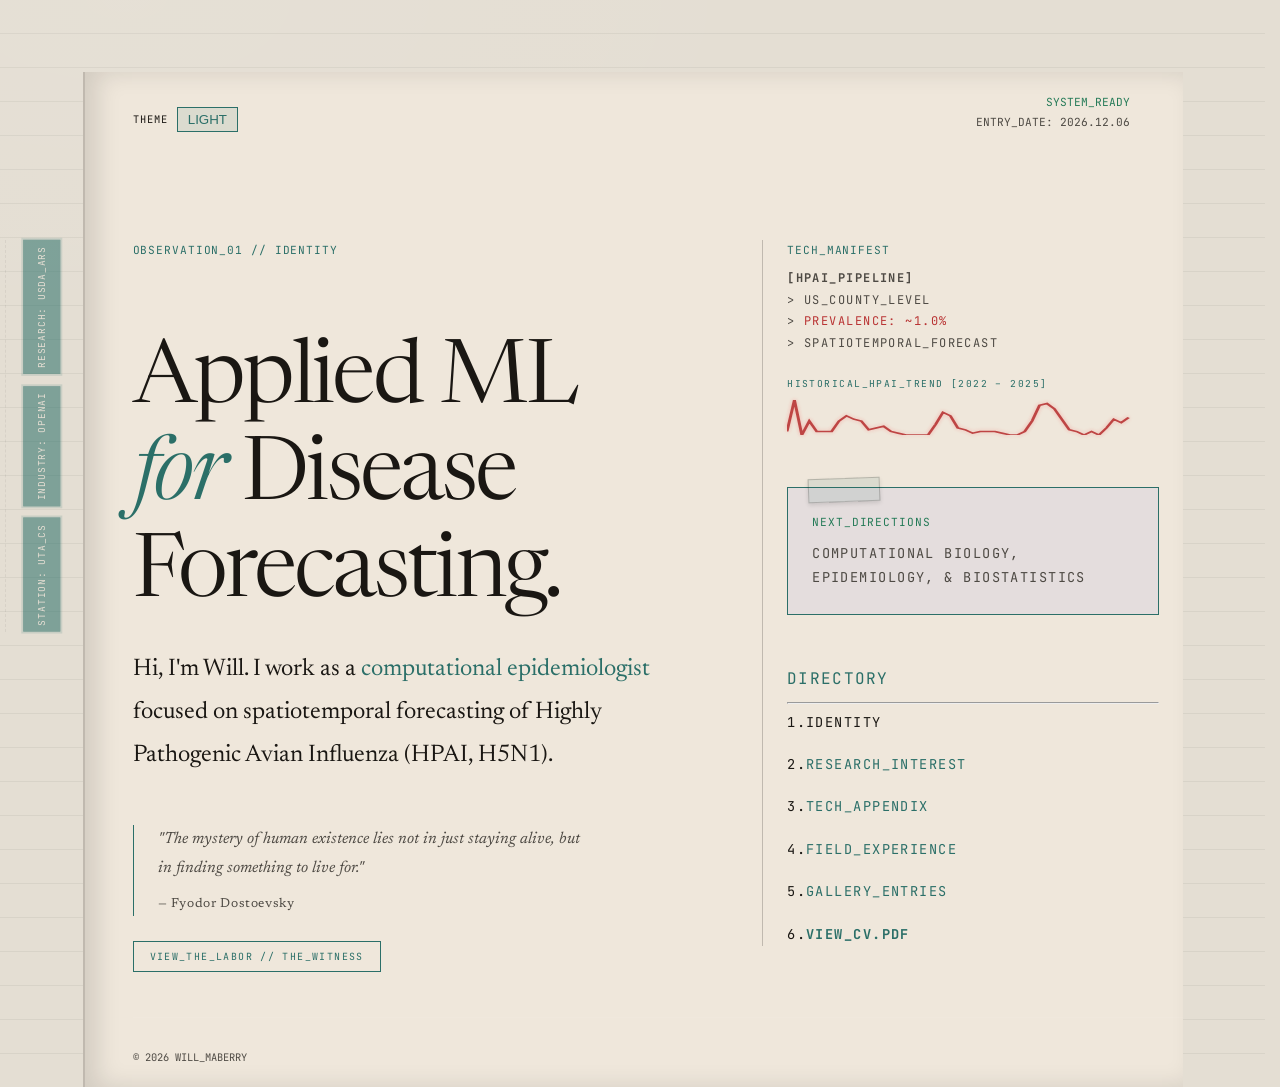
==== index.html @ 6507dae0 "added humanitarian aspect" ====
<!DOCTYPE html>
<html lang="en">
<head>
  <meta charset="UTF-8">
  <title>WILL_MABERRY // 001</title>
  <link rel="stylesheet" href="style.css">
  <link href="https://fonts.googleapis.com/css2?family=Newsreader:ital,opsz,wght@0,6..72,200..800;1,6..72,200..800&family=JetBrains+Mono:wght@300;500&display=swap" rel="stylesheet">
  <link rel="stylesheet" href="https://cdnjs.cloudflare.com/ajax/libs/font-awesome/6.0.0/css/all.min.css">
  <link rel="icon" type="image/svg+xml" href="data:image/svg+xml,<svg xmlns='http://www.w3.org/2000/svg' viewBox='0 0 512 512'><path fill='%2379c0ff' d='M483.5 227.6c4.5 4.5 4.5 11.8 0 16.3-2.1 2.1-4.9 3.3-7.8 3.3h-31.5c-4.6 30.6-18.6 58.5-39.4 81.4l22.3 22.3c6.4 6.4 6.4 16.7 0 23.1-3.2 3.2-7.4 4.8-11.5 4.8s-8.4-1.6-11.5-4.8l-22.3-22.3c-22.9 20.8-50.8 34.8-81.4 39.4v31.5c0 9-7.3 16.3-16.3 16.3-4.3 0-8.5-1.7-11.5-4.8s-4.8-7.2-4.8-11.5v-31.5c-30.6-4.6-58.5-18.6-81.4-39.4l-22.3 22.3c-6.4 6.4-16.7 6.4-23.1 0-6.4-6.4-6.4-16.7 0-23.1l22.3-22.3c-20.8-22.9-34.8-50.8-39.4-81.4H39.3c-9 0-16.3-7.3-16.3-16.3 0-4.3 1.7-8.5 4.8-11.5s7.2-4.8 11.5-4.8h31.5c4.6-30.6 18.6-58.5 39.4-81.4L87.9 111.4c-6.4-6.4-6.4-16.7 0-23.1 6.4-6.4 16.7-6.4 23.1 0l22.3 22.3c22.9-20.8 50.8-34.8 81.4-39.4V40c0-9 7.3-16.3 16.3-16.3 9 0 16.3 7.3 16.3 16.3v31.5c30.6 4.6 58.5 18.6 81.4 39.4l22.3-22.3c6.4-6.4 16.7-6.4 23.1 0 6.4 6.4 6.4 16.7 0 23.1l-22.3 22.3c20.8 22.9 34.8 50.8 39.4 81.4h31.5c9 0 16.3 7.3 16.3 16.3 0 4.3-1.7 8.5-4.8 11.5z'/></svg>">
  <meta name="viewport" content="width=device-width, initial-scale=1.0">
</head>
<body class="home-page">

<div class="witness-reveal" aria-hidden="true">
  <iframe class="witness-frame" src="index-witness.html" title="witness mode"></iframe>
</div>

<div class="curtain-layer">
<div class="container">
  <header style="display: flex; justify-content: space-between; align-items: flex-end; margin-bottom: 12vh; font-family: var(--font-mono); font-size: 0.7rem; margin-right: 5%;">
    <div class="theme-toggle">
      <span>THEME</span>
      <button id="theme-toggle" type="button">DARK</button>
    </div>
    <div style="text-align: right;">
      <span id="sys-status" style="color: var(--risk-green);">SYSTEM_READY</span> <br>
      <span style="color: var(--ink-dim);">ENTRY_DATE: <span id="current-date">0000.00.00</span></span>
    </div>
  </header>

  <main>
    
    <article style="position: relative;">
      <div class="stamp-container">
        <div class="stamp">RESEARCH: USDA_ARS</div>
        <div class="stamp">INDUSTRY: OPENAI</div>
        <div class="stamp">STATION: UTA_CS</div>
      </div>

      <span class="observation-label">OBSERVATION_01 // IDENTITY</span>
      <h1>Applied ML <br><i><span style="color: var(--accent);">for</span></i> Disease<br>Forecasting.</h1>
      
      <p style="font-size: 1.5rem; max-width: 550px; margin-bottom: 3rem;">
        Hi, I'm Will. I work as a <span style="color: var(--accent);">computational epidemiologist</span>
        focused on spatiotemporal forecasting of Highly Pathogenic Avian Influenza (HPAI, H5N1).
      </p>

      <div style="color: var(--ink-dim); border-left: 1px solid var(--accent); padding-left: 24px; max-width: 450px;">
        <i>"The mystery of human existence lies not in just staying alive, but in finding something to live for."</i> 
        <br><span style="font-size: 0.8rem; letter-spacing: 0.05em; margin-top: 10px; display: block;">— Fyodor Dostoevsky</span>
      </div>
      <button id="witness-reveal-btn" class="btn witness-trigger" type="button">
        VIEW_THE_LABOR // THE_WITNESS
      </button>
    </article>

    <aside class="marginalia">
      <div style="margin-bottom: 45px;">
        <span class="observation-label">TECH_MANIFEST</span>
        <strong>[HPAI_PIPELINE]</strong> <br>> US_COUNTY_LEVEL <br>>
        <span style="color:var(--risk-red);">PREVALENCE: ~1.0%</span>
        <br>> SPATIOTEMPORAL_FORECAST
        <div style="margin-top: 20px;">
          <span class="label" style="font-size: 0.6rem;">HISTORICAL_HPAI_TREND [2022 – 2025]</span>
          <svg viewBox="0 0 100 20" preserveAspectRatio="none" style="width: 100%; height: 35px; opacity: 0.9; filter: drop-shadow(0 0 2px rgba(247, 43, 43, 0.336));">
            <path d="M0,18 L2,0 L4,20 L6,12 L8,18 L10,18 L12,18 L14,12 L16,9 L18,11 L20,12 L22,17 L24,16 L26,15 L28,18 L30,19 L32,20 L34,20 L36,20 L38,20 L40,14 L42,7 L44,9 L46,16 L48,17 L50,19 L52,18 L54,18 L56,18 L58,19 L60,20 L62,20 L64,18 L66,12 L68,3 L70,2 L72,5 L74,11 L76,17 L78,18 L80,20 L82,18 L84,20 L86,16 L88,11 L90,13 L92,10" fill="none" stroke="var(--risk-red)" stroke-width="0.8" />
          </svg>
        </div>
      </div>

      <div class="taped-data" style="background: rgba(99, 102, 241, 0.08); border: 1px solid var(--accent); margin-bottom: 50px; padding: 1.5rem;">
        <span class="observation-label" style="color: var(--risk-green);">NEXT_DIRECTIONS</span>
        <span style="font-size: 0.85rem; color: var(--ink-dim);">
          Computational Biology, <br>
          Epidemiology, & Biostatistics
        </span>
      </div>

      <span class="observation-label" style="font-size: 1.0rem;">DIRECTORY</span>
      <hr class="sep-line">
      <nav style="display: grid; gap: 18px;">
        <a href="index.html">1. <span style="color: var(--ink)">IDENTITY</span></a>
        <a href="research.html">2. <span style="color: var(--accent);">RESEARCH_INTEREST</span></a>
        <a href="projects.html">3. <span style="color: var(--accent);">TECH_APPENDIX</span></a>
        <a href="experience.html">4. <span style="color: var(--accent);">FIELD_EXPERIENCE</span></a>
        <a href="gallery.html">5. <span style="color: var(--accent);">GALLERY_ENTRIES</span></a>
        <a href="files/Will_Maberry_Resume.pdf">6.
          <span style="font-weight: 700; color: var(--accent);">
            VIEW_CV.PDF
          </span>
        </a>
      </nav>
      
    </aside>
  </main>

  <footer style="margin-top: 5vh; padding-top: 30px; border-top: 1px solid rgba(255,255,255,0.05); font-family: var(--font-mono); font-size: 0.65rem; color: var(--ink-dim); display: flex; justify-content: space-between;">
    <div>© 2026 WILL_MABERRY</div>
  </footer>
</div>
</div>

<script src="app.js"></script>

</body>
</html>
---- style.css ----
/* ===== Base Reset ===== */
* { box-sizing: border-box; }
html, body { width: 100%; margin: 0; padding: 0; overflow-x: hidden; }
html { scrollbar-gutter: stable; }

:root {
  --font-serif: 'Newsreader', 'Crimson Pro', serif;
  --font-mono: 'JetBrains Mono', 'Fira Code', monospace;

  /* Light theme (Field Journal) */
  --bg: #e4ded3;
  --paper: #efe7db;
  --ink: #1a1713;
  --ink-dim: #4e4a44;
  --accent: #2b6f68;
  --risk-red: #b93434;
  --risk-green: #247a57;
  --shadow: rgba(0, 0, 0, 0.12);
  --grid: rgba(0, 0, 0, 0.05);
  --line: rgba(26, 23, 19, 0.22);
  --tape: rgba(43, 111, 104, 0.10);
  --tape-border: rgba(26, 23, 19, 0.20);
}

@media (prefers-color-scheme: dark) {
  :root {
    --bg: #0b0f12;
    --paper: #0f1417;
    --ink: #f5f2eb;
    --ink-dim: #b9b2a9;
    --accent: #6bc2b6;
    --risk-red: #ff6b6b;
    --risk-green: #7ee08a;
    --shadow: rgba(0, 0, 0, 0.4);
    --grid: rgba(255, 255, 255, 0.04);
    --line: rgba(245, 242, 235, 0.18);
    --tape: rgba(107, 194, 182, 0.10);
    --tape-border: rgba(245, 242, 235, 0.20);
  }
}

/* Manual overrides via data-theme */
html[data-theme="light"] {
  --bg: #e4ded3;
  --paper: #efe7db;
  --ink: #1a1713;
  --ink-dim: #4e4a44;
  --accent: #2b6f68;
  --risk-red: #b93434;
  --risk-green: #247a57;
  --shadow: rgba(0, 0, 0, 0.12);
  --grid: rgba(0, 0, 0, 0.05);
  --line: rgba(26, 23, 19, 0.22);
  --tape: rgba(43, 111, 104, 0.10);
  --tape-border: rgba(26, 23, 19, 0.20);
}

html[data-theme="dark"] {
  --bg: #0b0f12;
  --paper: #0f1417;
  --ink: #f5f2eb;
  --ink-dim: #b9b2a9;
  --accent: #6bc2b6;
  --risk-red: #ff6b6b;
  --risk-green: #7ee08a;
  --shadow: rgba(0, 0, 0, 0.4);
  --grid: rgba(255, 255, 255, 0.04);
  --line: rgba(245, 242, 235, 0.18);
  --tape: rgba(107, 194, 182, 0.10);
  --tape-border: rgba(245, 242, 235, 0.20);
}

/* ===== 1. SYSTEM BASE RESET ===== */
body {
  background:
    radial-gradient(1200px 600px at 10% 0%, rgba(255,255,255,0.06), transparent 60%),
    linear-gradient(0deg, var(--grid) 1px, transparent 1px),
    var(--bg);
  background-size: auto, 100% 34px, auto;
  color: var(--ink);
  font-family: var(--font-serif);
  line-height: 1.8;
  padding: 0; /* Changed from 8vh to 0 to prevent top-gap artifacts */
  margin: 0;
  overflow-x: hidden;
  position: relative;
  perspective: 1400px;
}

/* ===== 2. THE DUAL-MODE STACK ===== */

/* The Core (witness) View - Hidden behind the curtain */
.witness-reveal {
  position: fixed;
  inset: 0;
  z-index: 1;
  opacity: 0;
  visibility: hidden;
  pointer-events: none;
  transition: opacity 0.5s ease;
  background: #060708; /* War Room Floor */
}

.witness-frame {
  width: 100%;
  height: 100%;
  border: 0;
  display: block;
}

/* The System (Corporate) Layer - The sliding curtain */
.curtain-layer {
  position: relative;
  z-index: 2; /* Sits on top of the witness view */
  background-color:
  radial-gradient(1200px 600px at 10% 0%, rgba(255,255,255,0.06), transparent 60%),
  linear-gradient(0deg, var(--grid) 1px, transparent 1px),
  var(--bg); /* Opaque background prevents frame leaking through */
  min-height: 100vh; /* Ensures the curtain is at least as tall as the screen */
  width: 100%;
  transform: translate3d(0, 0, 0);
  transform-origin: top center;
  /* transition matches the 1250ms logic in app.js */
  transition: transform 1.25s cubic-bezier(0.16, 1, 0.3, 1), filter 1.25s ease;
  will-change: transform, filter;
  padding-top: 8vh; /* Moved padding here from body to keep layout consistent */
}

/* ===== 3. TRIGGERED STATES (Managed by app.js) ===== */

.home-page.is-revealing .witness-reveal,
.home-page.is-witness .witness-reveal {
  opacity: 1;
  visibility: visible;
}

.home-page.is-revealing .curtain-layer,
.home-page.is-witness .curtain-layer {
  transform: translate3d(0, 110vh, 0); /* Pushed further to 110% */
  filter: brightness(0.82);
  pointer-events: none;
  visibility: hidden; /* This makes it "invisible" to the browser */
}

/* Full visibility only when the mode is active */
.home-page.is-witness .witness-reveal {
  opacity: 1;
  visibility: visible;
  pointer-events: auto;
}

.home-page.is-revealing,
.home-page.is-witness {
  overflow: hidden; /* Lock scroll during witness mode */
}

/* ===== 4. CONTENT CONTAINER ===== */
.container {
  width: min(92%, 1100px);
  margin: 0 auto;
  position: relative;
  padding-left: 48px;
  border-left: 2px solid var(--line);
  box-shadow: inset 12px 0 24px var(--shadow);
  background: var(--paper); /* Ensures journal appearance is opaque */
  transform-origin: left center;
  backface-visibility: hidden;
  padding-bottom: 20px;
  min-height: 90vh; /* Adds enough height to prevent bottom-bar artifacts */
}

/* ===== Journal Stamps ===== */
.stamp-container {
  display: flex;
  flex-direction: column;
  gap: 12px;
  position: absolute;
  left: -110px;
  top: 0;
  opacity: 0.55;
  pointer-events: none;
}

.stamp {
  font-family: var(--font-mono);
  font-size: 0.6rem;
  color: var(--bg);
  border: 2px solid var(--accent);
  padding: 4px 8px;
  text-transform: uppercase;
  writing-mode: vertical-rl;
  transform: rotate(180deg);
  background: var(--accent);
  letter-spacing: 0.08em;
  box-shadow: 0 0 0 2px color-mix(in srgb, var(--accent) 25%, transparent);
}

.stamp-container::after {
  content: "";
  position: absolute;
  left: -18px;
  top: 0;
  width: 6px;
  height: 100%;
  border-left: 1px dashed var(--line);
  opacity: 0.5;
}

/* ===== Layout ===== */
header {
  display: flex;
  justify-content: space-between;
  align-items: flex-end;
  height: 60px;
  margin-bottom: 12vh;
  font-family: var(--font-mono);
  font-size: 0.7rem;
}

.status-box { text-align: right; min-width: 220px; }

main {
  display: grid;
  grid-template-columns: minmax(0, 1.7fr) minmax(0, 1.3fr);
  gap: 80px;
  align-items: start;
}

/* ===== Typography ===== */
h1 {
  font-size: clamp(3rem, 8vw, 5.5rem);
  font-weight: 350;
  line-height: 1.1;
  letter-spacing: -0.03em;
  color: var(--ink);
  margin-bottom: 1.5rem;
}

h2 {
  font-size: 1.8rem;
  font-weight: 300;
  margin: 2rem 0 1rem;
  color: var(--ink);
}

p { margin-bottom: 1.5rem; }

.observation-label {
  font-family: var(--font-mono);
  font-size: 0.7rem;
  color: var(--accent);
  margin-bottom: 0.5rem;
  display: block;
  text-transform: uppercase;
  letter-spacing: 0.08em;
}

.label {
  font-family: var(--font-mono);
  font-size: 0.85rem;
  color: var(--accent);
  display: block;
  margin-bottom: 0.5rem;
}

/* ===== Marginalia ===== */
.marginalia {
  font-family: var(--font-mono);
  font-size: 0.75rem;
  color: var(--ink-dim);
  text-transform: uppercase;
  letter-spacing: 0.12em;
  padding-left: 24px;
  padding-right: 24px;
  border-left: 1px solid var(--line);
}

.taped-data {
  background: var(--tape);
  padding: 1.5rem;
  position: relative;
  border: 1px solid var(--tape-border);
  margin-top: 2rem;
}

.taped-data::before {
  content: "";
  position: absolute;
  top: -10px;
  left: 20px;
  width: 70px;
  height: 22px;
  background: var(--tape);
  border: 1px solid var(--tape-border);
  transform: rotate(-2deg);
  box-shadow: 0 2px 4px var(--shadow);
}

.data-box {
  background: var(--tape);
  border: 1px solid var(--tape-border);
  padding: 20px;
  margin: 2rem 0;
  font-family: var(--font-mono);
}

.data-row { display: flex; gap: 12px; margin-bottom: 8px; font-size: 0.85rem; }
.data-key { color: var(--accent); min-width: 100px; font-weight: 600; }

nav a {
  color: var(--ink);
  text-decoration: none;
  font-family: var(--font-mono);
  font-size: 0.85rem;
  display: flex;
  align-items: center;
  position: relative;
}

nav a span { color: var(--accent); transition: all 0.2s ease; }
nav a:hover span { filter: brightness(1.1); padding-left: 4px; }

nav a::before {
  content: "";
  position: absolute;
  left: -15px;
  width: 2px;
  height: 0.8rem;
  background: var(--accent);
  opacity: 0;
  transition: all 0.2s ease;
}

nav a:hover::before { opacity: 1; left: -10px; }

.btn {
  display: inline-block;
  padding: 8px 16px;
  border: 1px solid var(--accent);
  color: var(--accent);
  font-family: var(--font-mono);
  font-size: 0.65rem;
  letter-spacing: 0.1em;
  text-decoration: none;
  margin-top: 10px;
  transition: all 0.2s ease;
  background: transparent;
  cursor: pointer;
}

.witness-trigger {
  margin-top: 1.6rem;
  font-size: 0.62rem;
  letter-spacing: 0.14em;
}

.witness-trigger:disabled {
  opacity: 0.7;
  cursor: default;
}

.polaroid-artifact {
  background: #f8f8f8;
  padding: 10px 10px 20px 10px;
  box-shadow: 8px 8px 20px var(--shadow);
  transform: rotate(3deg);
  transition: 0.3s;
  display: block;
  margin-top: 2rem;
}

.polaroid-artifact img { width: 100%; filter: sepia(0.2) contrast(1.1); }

/* ===== Theme Toggle ===== */
.theme-toggle {
  display: inline-flex;
  align-items: center;
  gap: 8px;
  font-family: var(--font-mono);
  font-size: 0.65rem;
  letter-spacing: 0.12em;
  text-transform: uppercase;
}

.theme-toggle button {
  border: 1px solid var(--accent);
  background: var(--tape);
  color: var(--accent);
  padding: 4px 10px;
  cursor: pointer;
  text-transform: uppercase;
}

.theme-toggle button:hover {
  filter: brightness(1.05);
}

/* ===== Curtain Reveal ===== */

@media (prefers-reduced-motion: reduce) {
  .witness-reveal,
  .curtain-layer {
    transition-duration: 1ms;
  }
}

@media (max-width: 992px) {
  h1 { font-size: clamp(3.5rem, 10vw, 5rem); }

  body { padding: 2vh 0; }

  .container {
    padding: 0 20px;
    padding-top: 20px;
    padding-bottom: 20px;
    width: auto;
    margin: 0;
    border-left: none;
    box-shadow: none;
  }

  .stamp-container {
    position: relative;
    left: 0;
    flex-direction: row;
    flex-wrap: wrap;
    gap: 8px;
    margin-bottom: 2rem;
    opacity: 0.85;
  }

  .stamp {
    writing-mode: horizontal-tb;
    transform: none;
    font-size: 0.55rem;
    padding: 4px 10px;
  }

  main { grid-template-columns: 100%; gap: 40px; }

  header { flex-direction: column; align-items: flex-start; height: auto; gap: 12px; margin-bottom: 4vh; }
  .status-box { text-align: left; min-width: 0; width: 100%; }

  img { max-width: 100%; height: auto; }

  .polaroid-artifact { padding: 8px 8px 16px 8px; margin-top: 0; }
}

@media (max-width: 600px) {
  .polaroid-artifact { transform: none; }
}
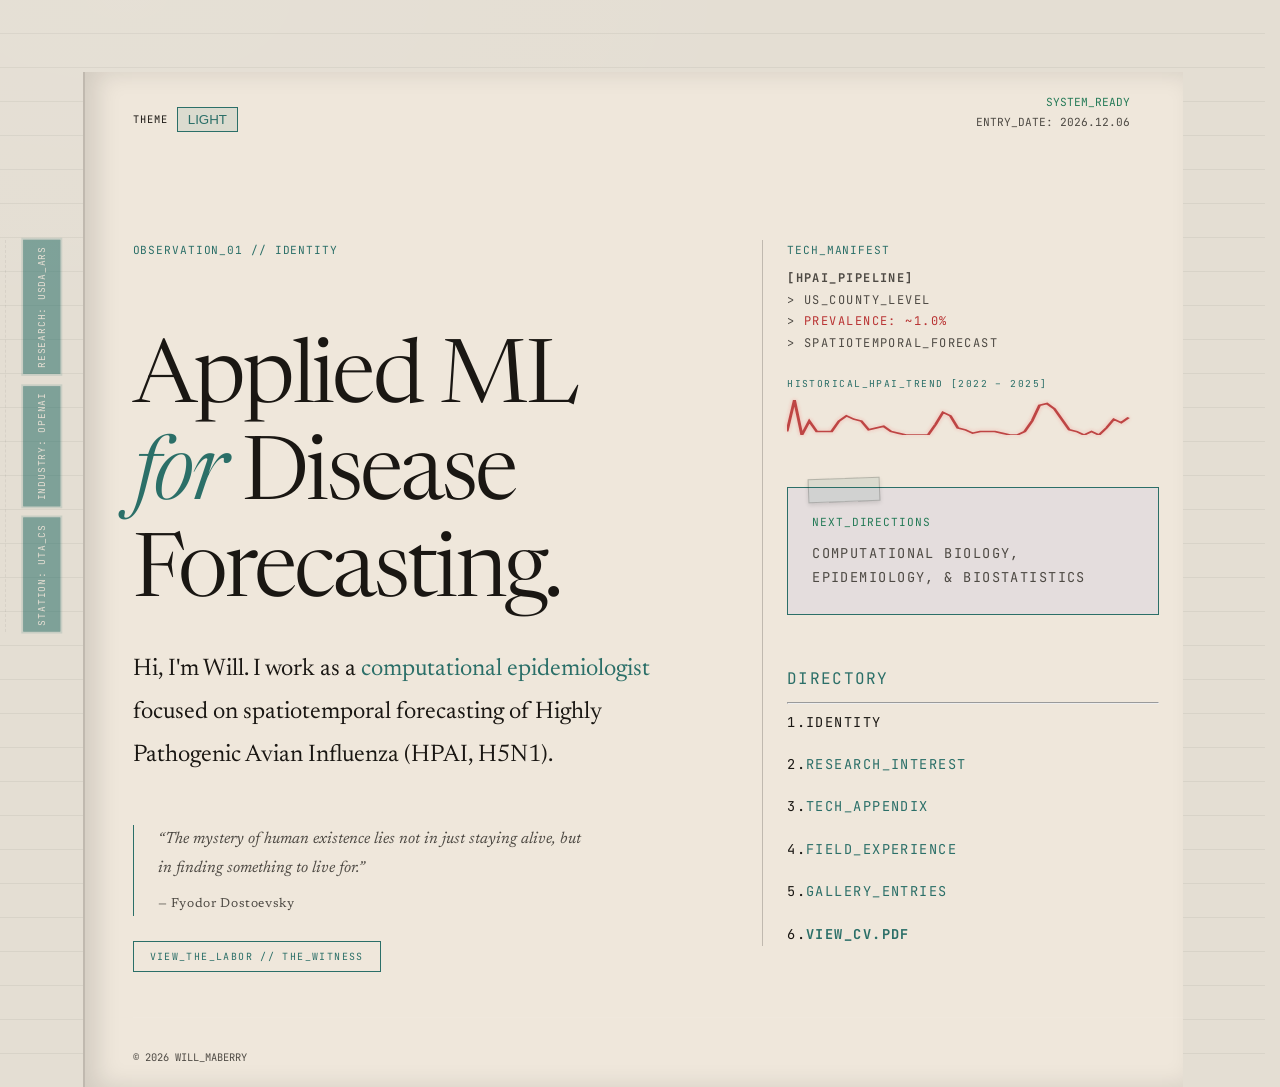
==== commit 0b2ff87b: "cleaned up language" ====
--- a/index.html
+++ b/index.html
@@ -46,7 +46,7 @@
       </p>
 
       <div style="color: var(--ink-dim); border-left: 1px solid var(--accent); padding-left: 24px; max-width: 450px;">
-        <i>"The mystery of human existence lies not in just staying alive, but in finding something to live for."</i> 
+        <i>“The mystery of human existence lies not in just staying alive, but in finding something to live for.”</i> 
         <br><span style="font-size: 0.8rem; letter-spacing: 0.05em; margin-top: 10px; display: block;">— Fyodor Dostoevsky</span>
       </div>
       <button id="witness-reveal-btn" class="btn witness-trigger" type="button">
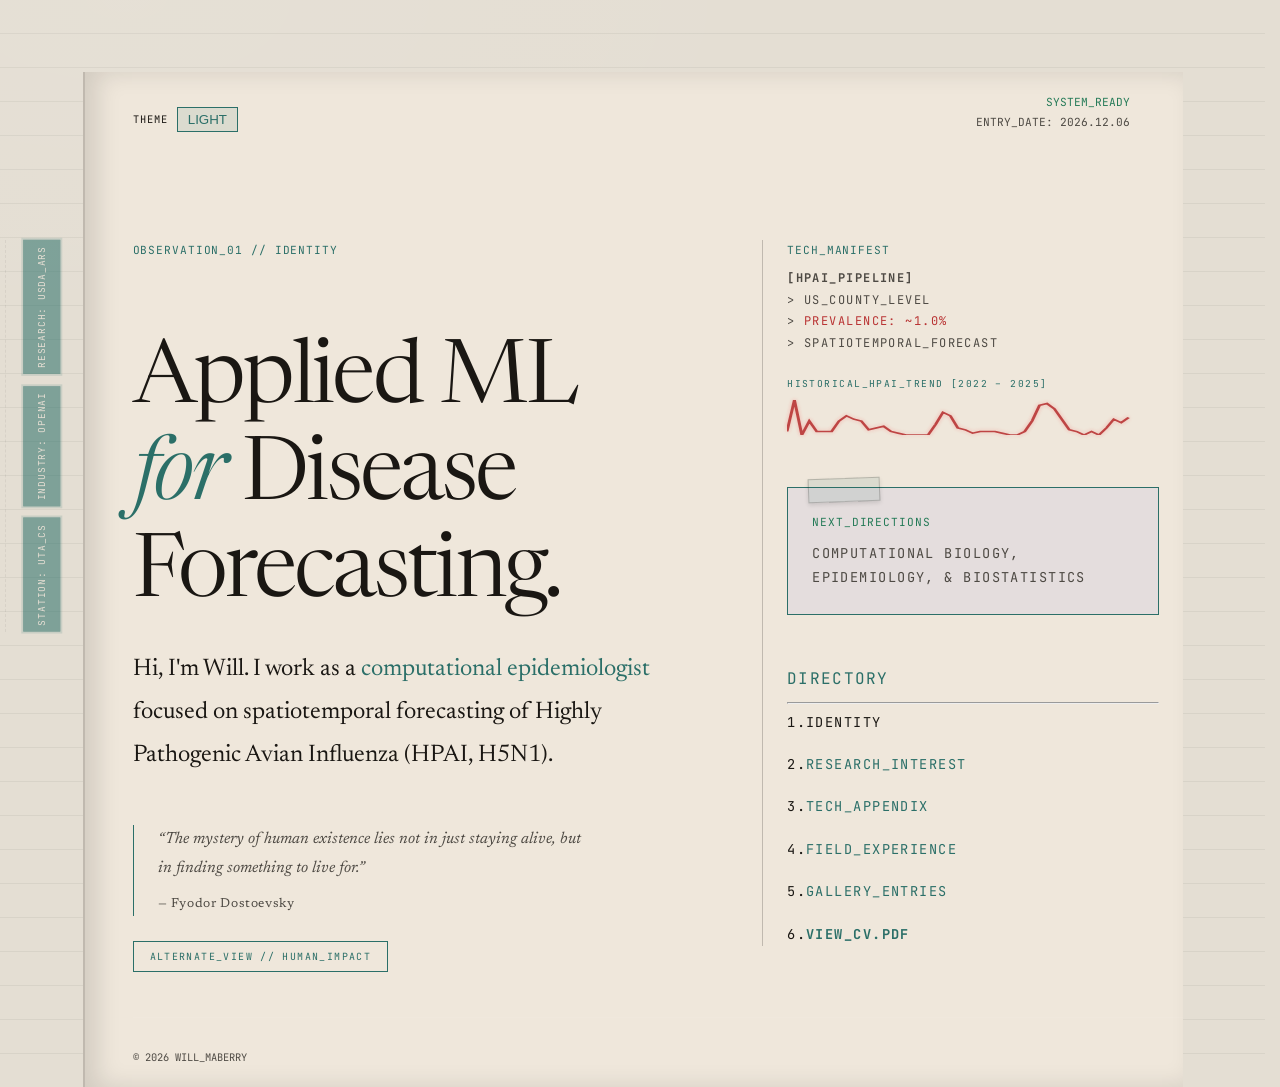
==== commit 465dcd60: "updated pages on witness side" ====
--- a/index.html
+++ b/index.html
@@ -50,7 +50,7 @@
         <br><span style="font-size: 0.8rem; letter-spacing: 0.05em; margin-top: 10px; display: block;">— Fyodor Dostoevsky</span>
       </div>
       <button id="witness-reveal-btn" class="btn witness-trigger" type="button">
-        VIEW_THE_LABOR // THE_WITNESS
+        ALTERNATE_VIEW // HUMAN_IMPACT
       </button>
     </article>
 
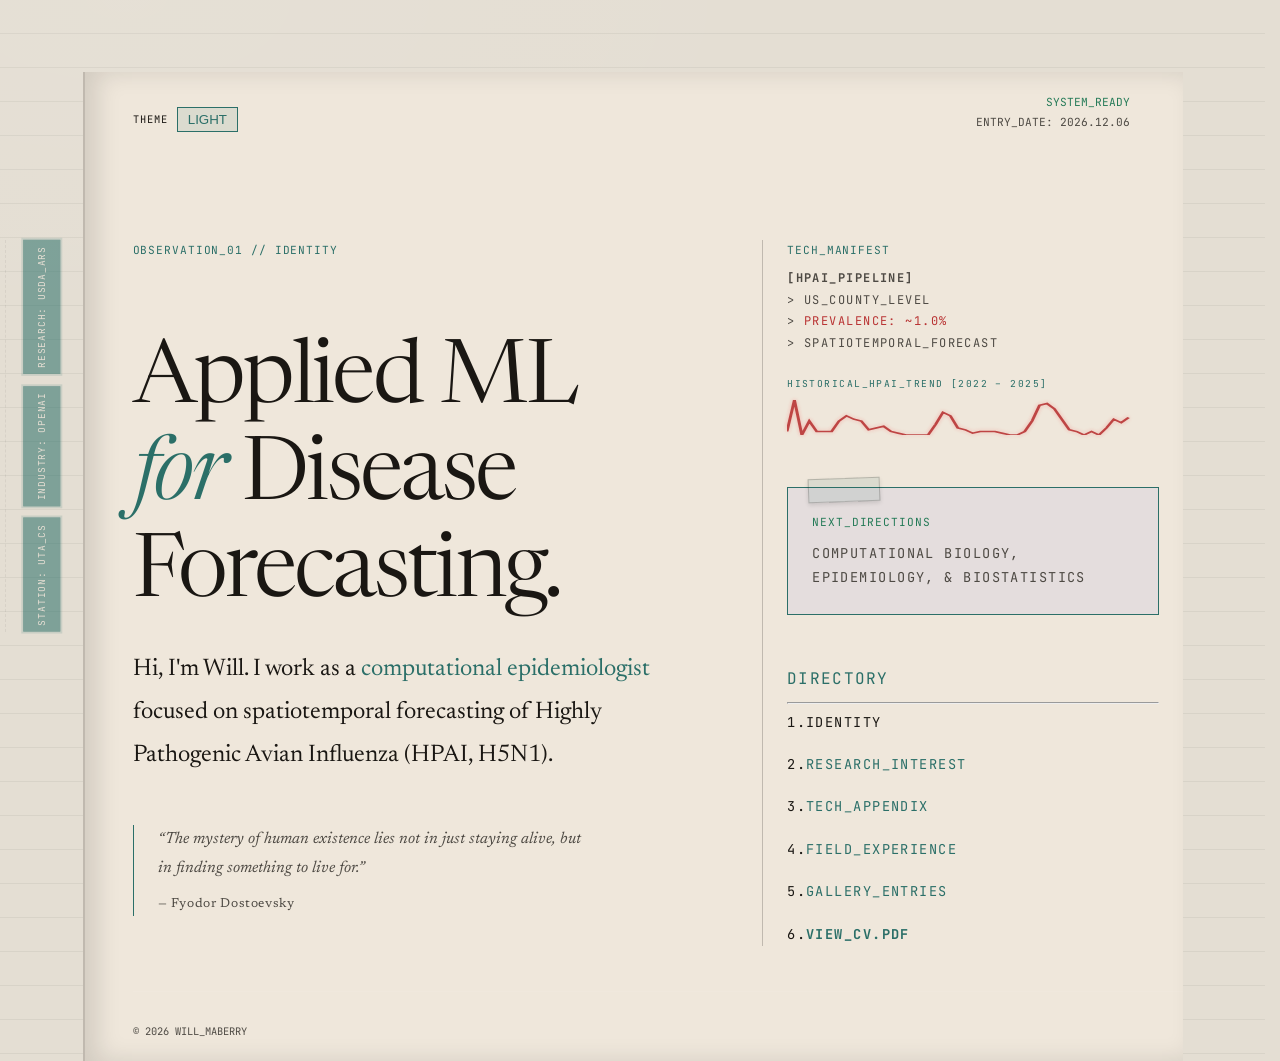
==== commit b210372d: "removed alternative view" ====
--- a/index.html
+++ b/index.html
@@ -49,9 +49,9 @@
         <i>“The mystery of human existence lies not in just staying alive, but in finding something to live for.”</i> 
         <br><span style="font-size: 0.8rem; letter-spacing: 0.05em; margin-top: 10px; display: block;">— Fyodor Dostoevsky</span>
       </div>
-      <button id="witness-reveal-btn" class="btn witness-trigger" type="button">
+      <!-- <button id="witness-reveal-btn" class="btn witness-trigger" type="button">
         ALTERNATE_VIEW // HUMAN_IMPACT
-      </button>
+      </button> -->
     </article>
 
     <aside class="marginalia">
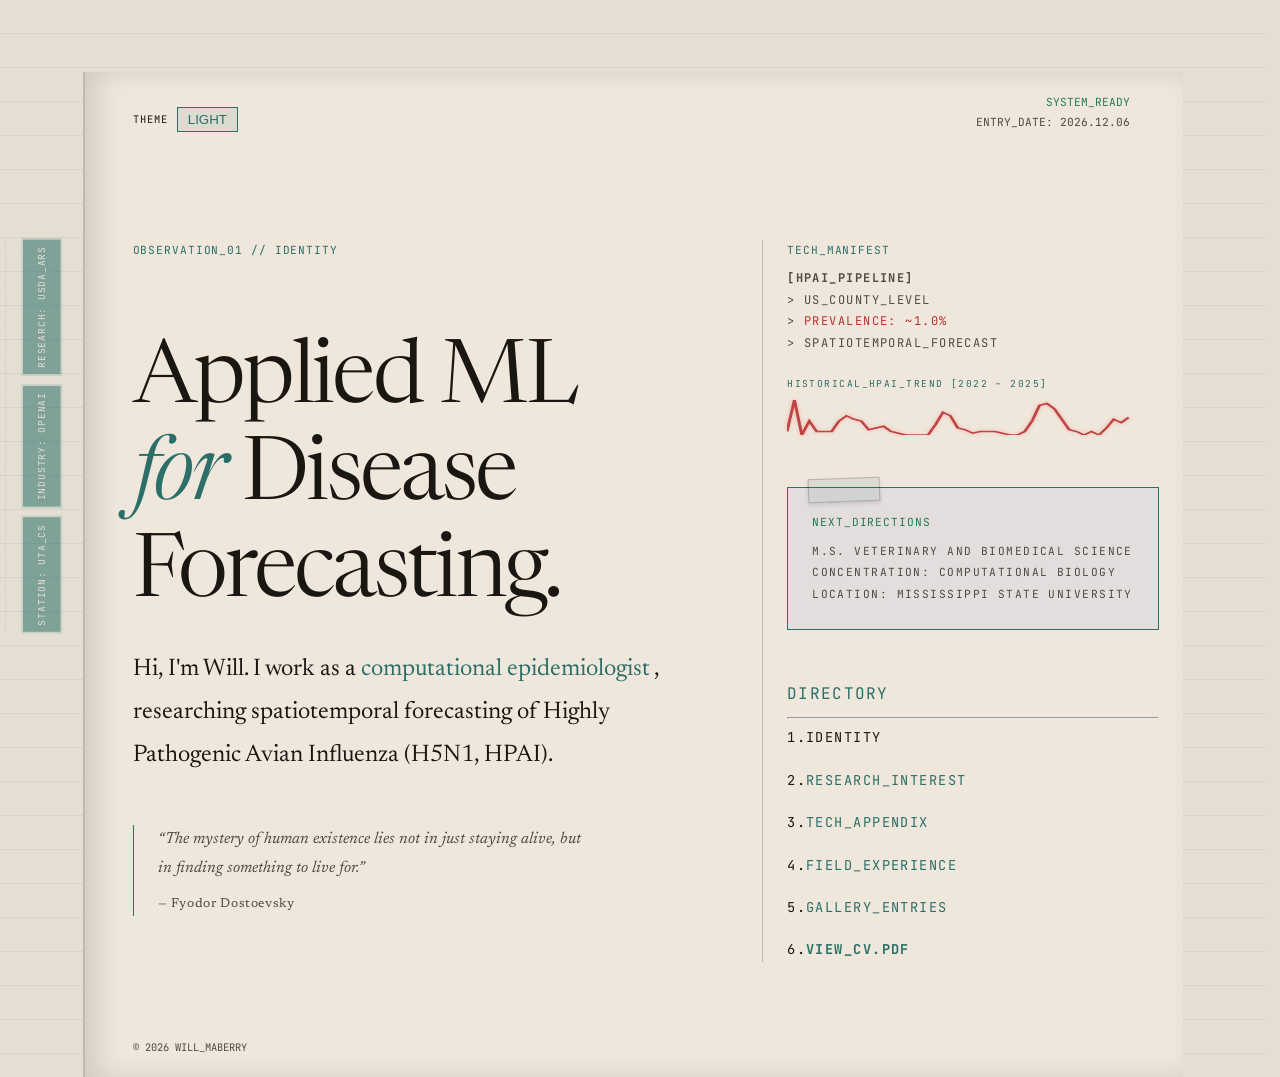
==== commit 6208c662: "updated next steps and sizing" ====
--- a/index.html
+++ b/index.html
@@ -42,7 +42,7 @@
       
       <p style="font-size: 1.5rem; max-width: 550px; margin-bottom: 3rem;">
         Hi, I'm Will. I work as a <span style="color: var(--accent);">computational epidemiologist</span>
-        focused on spatiotemporal forecasting of Highly Pathogenic Avian Influenza (HPAI, H5N1).
+        , researching spatiotemporal forecasting of Highly Pathogenic Avian Influenza (H5N1, HPAI).
       </p>
 
       <div style="color: var(--ink-dim); border-left: 1px solid var(--accent); padding-left: 24px; max-width: 450px;">
@@ -70,9 +70,10 @@
 
       <div class="taped-data" style="background: rgba(99, 102, 241, 0.08); border: 1px solid var(--accent); margin-bottom: 50px; padding: 1.5rem;">
         <span class="observation-label" style="color: var(--risk-green);">NEXT_DIRECTIONS</span>
-        <span style="font-size: 0.85rem; color: var(--ink-dim);">
-          Computational Biology, <br>
-          Epidemiology, & Biostatistics
+        <span style="font-size: 0.70rem; color: var(--ink-dim);">
+          M.S. Veterinary and Biomedical Science <br>
+          Concentration: Computational Biology <br> 
+          Location: Mississippi State University
         </span>
       </div>
 
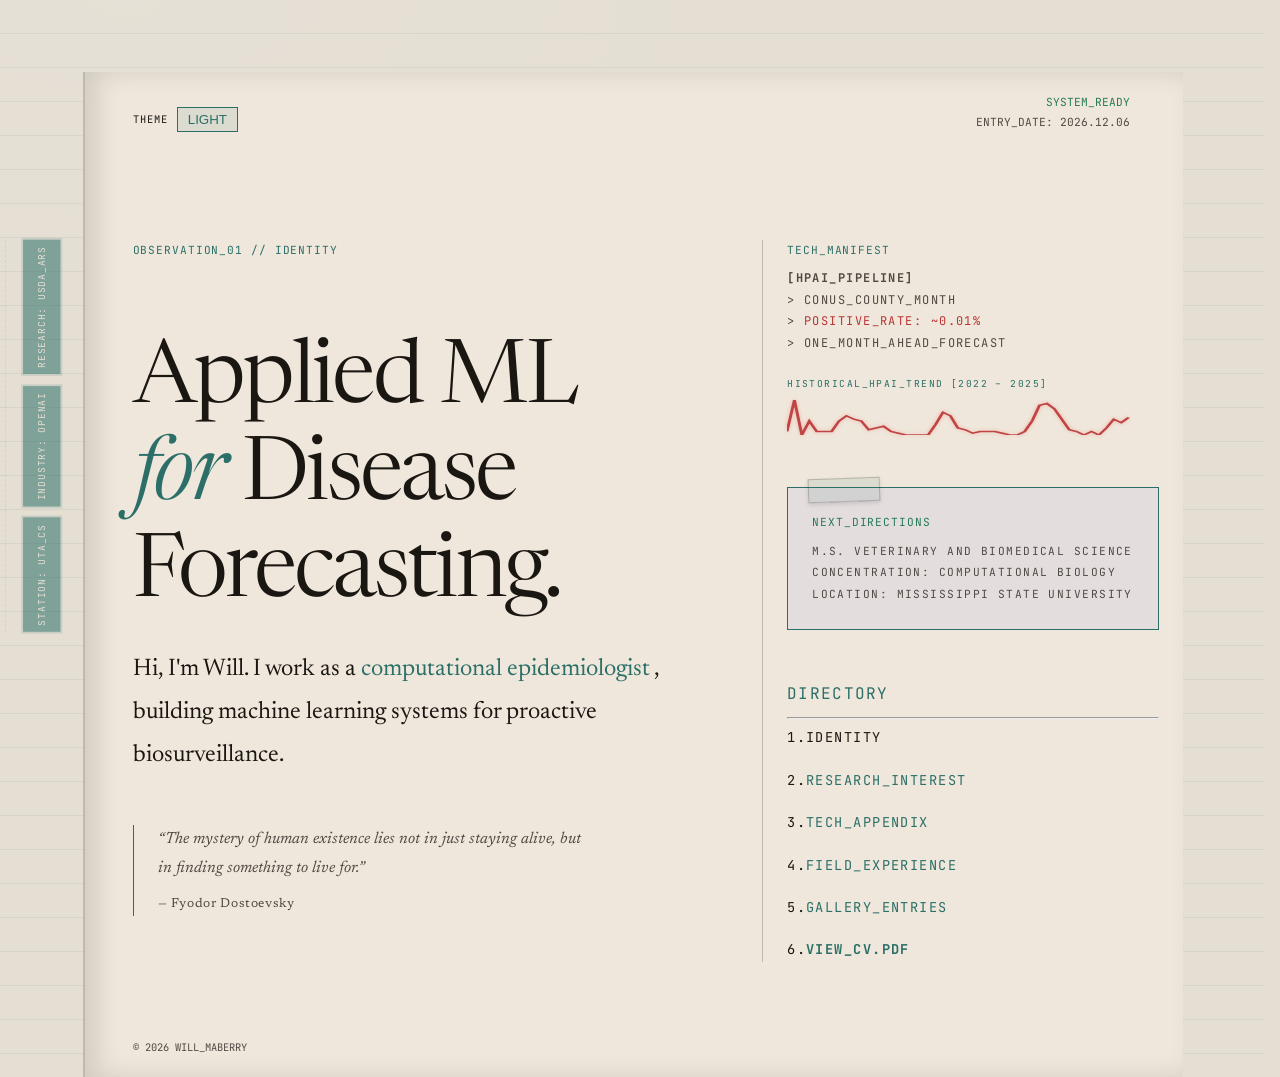
==== commit 25644a65: "reworked research themes" ====
--- a/index.html
+++ b/index.html
@@ -42,13 +42,14 @@
       
       <p style="font-size: 1.5rem; max-width: 550px; margin-bottom: 3rem;">
         Hi, I'm Will. I work as a <span style="color: var(--accent);">computational epidemiologist</span>
-        , researching spatiotemporal forecasting of Highly Pathogenic Avian Influenza (H5N1, HPAI).
+        , building machine learning systems for proactive biosurveillance.
       </p>
 
       <div style="color: var(--ink-dim); border-left: 1px solid var(--accent); padding-left: 24px; max-width: 450px;">
         <i>“The mystery of human existence lies not in just staying alive, but in finding something to live for.”</i> 
         <br><span style="font-size: 0.8rem; letter-spacing: 0.05em; margin-top: 10px; display: block;">— Fyodor Dostoevsky</span>
       </div>
+
       <!-- <button id="witness-reveal-btn" class="btn witness-trigger" type="button">
         ALTERNATE_VIEW // HUMAN_IMPACT
       </button> -->
@@ -57,9 +58,9 @@
     <aside class="marginalia">
       <div style="margin-bottom: 45px;">
         <span class="observation-label">TECH_MANIFEST</span>
-        <strong>[HPAI_PIPELINE]</strong> <br>> US_COUNTY_LEVEL <br>>
-        <span style="color:var(--risk-red);">PREVALENCE: ~1.0%</span>
-        <br>> SPATIOTEMPORAL_FORECAST
+        <strong>[HPAI_PIPELINE]</strong> <br>> CONUS_COUNTY_MONTH <br>>
+        <span style="color:var(--risk-red);">POSITIVE_RATE: ~0.01%</span>
+        <br>> ONE_MONTH_AHEAD_FORECAST
         <div style="margin-top: 20px;">
           <span class="label" style="font-size: 0.6rem;">HISTORICAL_HPAI_TREND [2022 – 2025]</span>
           <svg viewBox="0 0 100 20" preserveAspectRatio="none" style="width: 100%; height: 35px; opacity: 0.9; filter: drop-shadow(0 0 2px rgba(247, 43, 43, 0.336));">
@@ -104,4 +105,4 @@
 <script src="app.js"></script>
 
 </body>
-</html>+</html>
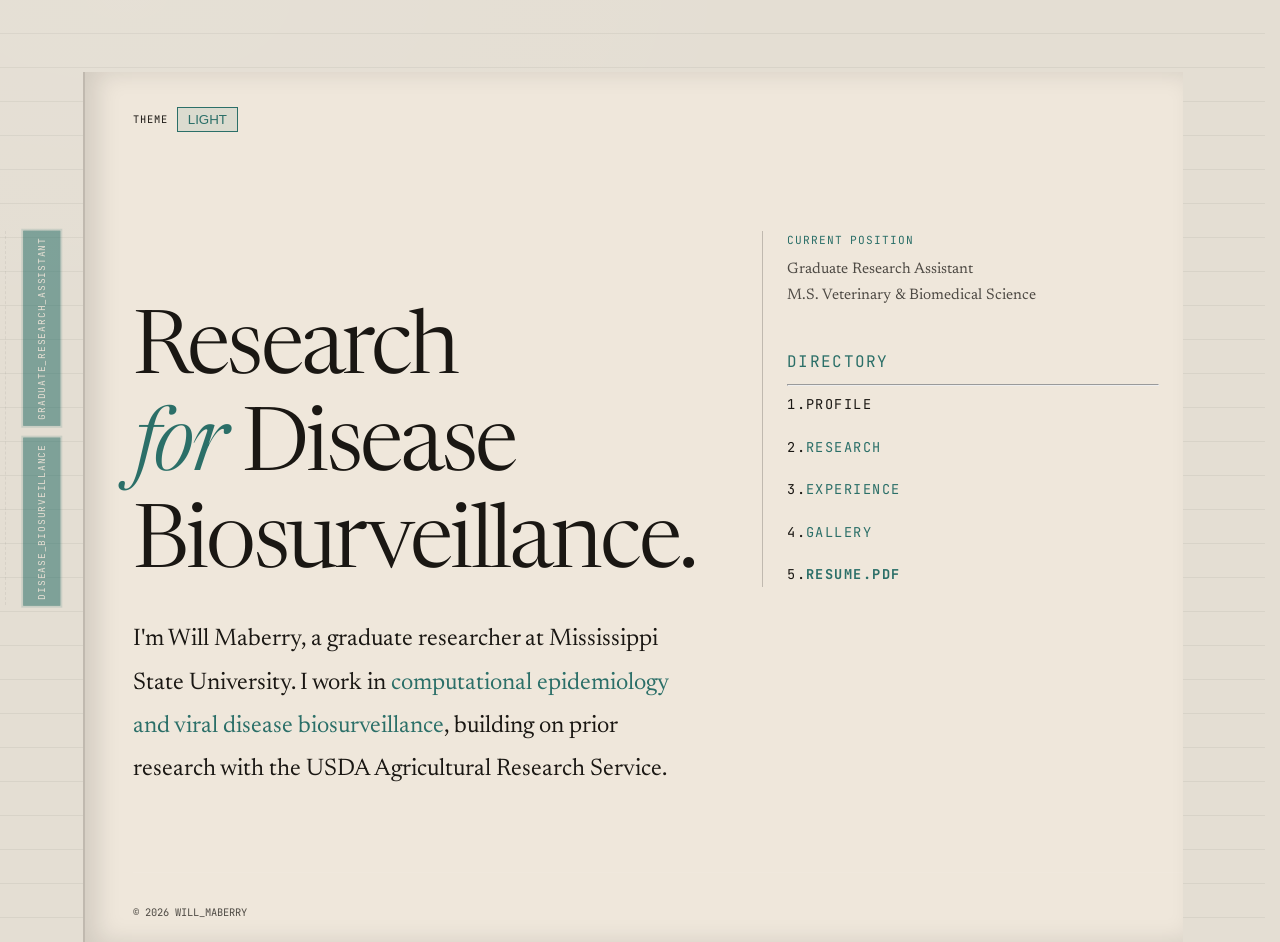
==== commit 3cb12d98: "updated to new position at Miss State" ====
--- a/index.html
+++ b/index.html
@@ -2,103 +2,81 @@
 <html lang="en">
 <head>
   <meta charset="UTF-8">
-  <title>WILL_MABERRY // 001</title>
+  <title>Will Maberry // Computational Epidemiology</title>
   <link rel="stylesheet" href="style.css">
-  <link href="https://fonts.googleapis.com/css2?family=Newsreader:ital,opsz,wght@0,6..72,200..800;1,6..72,200..800&family=JetBrains+Mono:wght@300;500&display=swap" rel="stylesheet">
+  <link href="https://fonts.googleapis.com/css2?family=Newsreader:ital,opsz,wght@0,6..72,200..800;1,6..72,200..800&family=JetBrains+Mono:wght@300;500;700&display=swap" rel="stylesheet">
   <link rel="stylesheet" href="https://cdnjs.cloudflare.com/ajax/libs/font-awesome/6.0.0/css/all.min.css">
   <link rel="icon" type="image/svg+xml" href="data:image/svg+xml,<svg xmlns='http://www.w3.org/2000/svg' viewBox='0 0 512 512'><path fill='%2379c0ff' d='M483.5 227.6c4.5 4.5 4.5 11.8 0 16.3-2.1 2.1-4.9 3.3-7.8 3.3h-31.5c-4.6 30.6-18.6 58.5-39.4 81.4l22.3 22.3c6.4 6.4 6.4 16.7 0 23.1-3.2 3.2-7.4 4.8-11.5 4.8s-8.4-1.6-11.5-4.8l-22.3-22.3c-22.9 20.8-50.8 34.8-81.4 39.4v31.5c0 9-7.3 16.3-16.3 16.3-4.3 0-8.5-1.7-11.5-4.8s-4.8-7.2-4.8-11.5v-31.5c-30.6-4.6-58.5-18.6-81.4-39.4l-22.3 22.3c-6.4 6.4-16.7 6.4-23.1 0-6.4-6.4-6.4-16.7 0-23.1l22.3-22.3c-20.8-22.9-34.8-50.8-39.4-81.4H39.3c-9 0-16.3-7.3-16.3-16.3 0-4.3 1.7-8.5 4.8-11.5s7.2-4.8 11.5-4.8h31.5c4.6-30.6 18.6-58.5 39.4-81.4L87.9 111.4c-6.4-6.4-6.4-16.7 0-23.1 6.4-6.4 16.7-6.4 23.1 0l22.3 22.3c22.9-20.8 50.8-34.8 81.4-39.4V40c0-9 7.3-16.3 16.3-16.3 9 0 16.3 7.3 16.3 16.3v31.5c30.6 4.6 58.5 18.6 81.4 39.4l22.3-22.3c6.4-6.4 16.7-6.4 23.1 0 6.4 6.4 6.4 16.7 0 23.1l-22.3 22.3c20.8 22.9 34.8 50.8 39.4 81.4h31.5c9 0 16.3 7.3 16.3 16.3 0 4.3-1.7 8.5-4.8 11.5z'/></svg>">
   <meta name="viewport" content="width=device-width, initial-scale=1.0">
 </head>
+
 <body class="home-page">
-
-<div class="witness-reveal" aria-hidden="true">
-  <iframe class="witness-frame" src="index-witness.html" title="witness mode"></iframe>
-</div>
 
 <div class="curtain-layer">
 <div class="container">
-  <header style="display: flex; justify-content: space-between; align-items: flex-end; margin-bottom: 12vh; font-family: var(--font-mono); font-size: 0.7rem; margin-right: 5%;">
+
+  <header style="display: flex; justify-content: space-between; align-items: flex-end; margin-bottom: 11vh; font-family: var(--font-mono); font-size: 0.7rem; margin-right: 5%;">
     <div class="theme-toggle">
       <span>THEME</span>
       <button id="theme-toggle" type="button">DARK</button>
     </div>
-    <div style="text-align: right;">
-      <span id="sys-status" style="color: var(--risk-green);">SYSTEM_READY</span> <br>
-      <span style="color: var(--ink-dim);">ENTRY_DATE: <span id="current-date">0000.00.00</span></span>
-    </div>
   </header>
 
   <main>
-    
+
     <article style="position: relative;">
+
       <div class="stamp-container">
-        <div class="stamp">RESEARCH: USDA_ARS</div>
-        <div class="stamp">INDUSTRY: OPENAI</div>
-        <div class="stamp">STATION: UTA_CS</div>
+        <div class="stamp">Graduate_Research_Assistant</div>
+        <div class="stamp">Disease_Biosurveillance</div>
       </div>
 
-      <span class="observation-label">OBSERVATION_01 // IDENTITY</span>
-      <h1>Applied ML <br><i><span style="color: var(--accent);">for</span></i> Disease<br>Forecasting.</h1>
-      
-      <p style="font-size: 1.5rem; max-width: 550px; margin-bottom: 3rem;">
-        Hi, I'm Will. I work as a <span style="color: var(--accent);">computational epidemiologist</span>
-        , building machine learning systems for proactive biosurveillance.
+      <h1>
+        Research <br>
+        <i><span style="color: var(--accent);">for</span></i> Disease<br>
+        Biosurveillance.
+      </h1>
+
+      <p style="font-size: 1.5rem; max-width: 610px; margin-bottom: 2.25rem;">
+        I'm Will Maberry, a graduate researcher at Mississippi State University.
+        I work in <span style="color: var(--accent);">computational epidemiology and viral disease biosurveillance</span>,
+        building on prior research with the USDA Agricultural Research Service.
       </p>
 
-      <div style="color: var(--ink-dim); border-left: 1px solid var(--accent); padding-left: 24px; max-width: 450px;">
-        <i>“The mystery of human existence lies not in just staying alive, but in finding something to live for.”</i> 
-        <br><span style="font-size: 0.8rem; letter-spacing: 0.05em; margin-top: 10px; display: block;">— Fyodor Dostoevsky</span>
-      </div>
-
-      <!-- <button id="witness-reveal-btn" class="btn witness-trigger" type="button">
-        ALTERNATE_VIEW // HUMAN_IMPACT
-      </button> -->
     </article>
 
     <aside class="marginalia">
-      <div style="margin-bottom: 45px;">
-        <span class="observation-label">TECH_MANIFEST</span>
-        <strong>[HPAI_PIPELINE]</strong> <br>> CONUS_COUNTY_MONTH <br>>
-        <span style="color:var(--risk-red);">POSITIVE_RATE: ~0.01%</span>
-        <br>> ONE_MONTH_AHEAD_FORECAST
-        <div style="margin-top: 20px;">
-          <span class="label" style="font-size: 0.6rem;">HISTORICAL_HPAI_TREND [2022 – 2025]</span>
-          <svg viewBox="0 0 100 20" preserveAspectRatio="none" style="width: 100%; height: 35px; opacity: 0.9; filter: drop-shadow(0 0 2px rgba(247, 43, 43, 0.336));">
-            <path d="M0,18 L2,0 L4,20 L6,12 L8,18 L10,18 L12,18 L14,12 L16,9 L18,11 L20,12 L22,17 L24,16 L26,15 L28,18 L30,19 L32,20 L34,20 L36,20 L38,20 L40,14 L42,7 L44,9 L46,16 L48,17 L50,19 L52,18 L54,18 L56,18 L58,19 L60,20 L62,20 L64,18 L66,12 L68,3 L70,2 L72,5 L74,11 L76,17 L78,18 L80,20 L82,18 L84,20 L86,16 L88,11 L90,13 L92,10" fill="none" stroke="var(--risk-red)" stroke-width="0.8" />
-          </svg>
-        </div>
-      </div>
 
-      <div class="taped-data" style="background: rgba(99, 102, 241, 0.08); border: 1px solid var(--accent); margin-bottom: 50px; padding: 1.5rem;">
-        <span class="observation-label" style="color: var(--risk-green);">NEXT_DIRECTIONS</span>
-        <span style="font-size: 0.70rem; color: var(--ink-dim);">
-          M.S. Veterinary and Biomedical Science <br>
-          Concentration: Computational Biology <br> 
-          Location: Mississippi State University
-        </span>
+      <div class="sidebar-note">
+        <span class="observation-label">CURRENT POSITION</span>
+        <p>
+          Graduate Research Assistant<br>
+          M.S. Veterinary &amp; Biomedical Science<br>
+        </p>
       </div>
 
       <span class="observation-label" style="font-size: 1.0rem;">DIRECTORY</span>
       <hr class="sep-line">
-      <nav style="display: grid; gap: 18px;">
-        <a href="index.html">1. <span style="color: var(--ink)">IDENTITY</span></a>
-        <a href="research.html">2. <span style="color: var(--accent);">RESEARCH_INTEREST</span></a>
-        <a href="projects.html">3. <span style="color: var(--accent);">TECH_APPENDIX</span></a>
-        <a href="experience.html">4. <span style="color: var(--accent);">FIELD_EXPERIENCE</span></a>
-        <a href="gallery.html">5. <span style="color: var(--accent);">GALLERY_ENTRIES</span></a>
-        <a href="files/Will_Maberry_Resume.pdf">6.
+
+      <nav aria-label="Main navigation" style="display: grid; gap: 18px;">
+        <a href="index.html" aria-current="page">1. <span style="color: var(--ink)">PROFILE</span></a>
+        <a href="research.html">2. <span style="color: var(--accent);">RESEARCH</span></a>
+        <a href="experience.html">3. <span style="color: var(--accent);">EXPERIENCE</span></a>
+        <a href="gallery.html">4. <span style="color: var(--accent);">GALLERY</span></a>
+        <a href="files/Will_Maberry_Resume.pdf">5.
           <span style="font-weight: 700; color: var(--accent);">
-            VIEW_CV.PDF
+            RESUME.PDF
           </span>
         </a>
       </nav>
-      
+
     </aside>
   </main>
 
   <footer style="margin-top: 5vh; padding-top: 30px; border-top: 1px solid rgba(255,255,255,0.05); font-family: var(--font-mono); font-size: 0.65rem; color: var(--ink-dim); display: flex; justify-content: space-between;">
-    <div>© 2026 WILL_MABERRY</div>
+    <div>&copy; 2026 WILL_MABERRY</div>
   </footer>
+
 </div>
 </div>
 
--- a/style.css
+++ b/style.css
@@ -1,3 +1,36 @@
+.research-entry {
+  margin-top: 3rem;
+  padding-top: 1.5rem;
+  border-top: 1px solid var(--line);
+}
+
+.research-entry h2 {
+  font-size: 1.8rem;
+  font-weight: 300;
+  line-height: 1.3;
+  margin: 0.6rem 0 1rem;
+}
+
+.project-note, .publication-detail {
+  font-size: 0.9rem;
+  color: var(--ink-dim);
+}
+
+.publication-detail summary { cursor: pointer; }
+.publication-detail summary:focus-visible { outline: 2px solid var(--accent); outline-offset: 4px; }
+
+.sidebar-note {
+  margin-bottom: 2.5rem;
+  font-family: var(--font-serif);
+  font-size: 0.95rem;
+  line-height: 1.65;
+  text-transform: none;
+  letter-spacing: normal;
+  color: var(--ink-dim);
+}
+
+.sidebar-note p { margin: 0.5rem 0 1rem; }
+
 /* ===== Base Reset ===== */
 * { box-sizing: border-box; }
 html, body { width: 100%; margin: 0; padding: 0; overflow-x: hidden; }
@@ -87,74 +120,20 @@
   perspective: 1400px;
 }
 
-/* ===== 2. THE DUAL-MODE STACK ===== */
-
-/* The Core (witness) View - Hidden behind the curtain */
-.witness-reveal {
-  position: fixed;
-  inset: 0;
-  z-index: 1;
-  opacity: 0;
-  visibility: hidden;
-  pointer-events: none;
-  transition: opacity 0.5s ease;
-  background: #060708; /* War Room Floor */
-}
-
-.witness-frame {
-  width: 100%;
-  height: 100%;
-  border: 0;
-  display: block;
-}
-
-/* The System (Corporate) Layer - The sliding curtain */
+/* ===== 2. LAYOUT STACK ===== */
 .curtain-layer {
   position: relative;
-  z-index: 2; /* Sits on top of the witness view */
+  z-index: 1;
   background-color:
   radial-gradient(1200px 600px at 10% 0%, rgba(255,255,255,0.06), transparent 60%),
   linear-gradient(0deg, var(--grid) 1px, transparent 1px),
-  var(--bg); /* Opaque background prevents frame leaking through */
-  min-height: 100vh; /* Ensures the curtain is at least as tall as the screen */
+  var(--bg);
+  min-height: 100vh;
   width: 100%;
-  transform: translate3d(0, 0, 0);
-  transform-origin: top center;
-  /* transition matches the 1250ms logic in app.js */
-  transition: transform 1.25s cubic-bezier(0.16, 1, 0.3, 1), filter 1.25s ease;
-  will-change: transform, filter;
-  padding-top: 8vh; /* Moved padding here from body to keep layout consistent */
-}
-
-/* ===== 3. TRIGGERED STATES (Managed by app.js) ===== */
-
-.home-page.is-revealing .witness-reveal,
-.home-page.is-witness .witness-reveal {
-  opacity: 1;
-  visibility: visible;
-}
-
-.home-page.is-revealing .curtain-layer,
-.home-page.is-witness .curtain-layer {
-  transform: translate3d(0, 110vh, 0); /* Pushed further to 110% */
-  filter: brightness(0.82);
-  pointer-events: none;
-  visibility: hidden; /* This makes it "invisible" to the browser */
-}
-
-/* Full visibility only when the mode is active */
-.home-page.is-witness .witness-reveal {
-  opacity: 1;
-  visibility: visible;
-  pointer-events: auto;
-}
-
-.home-page.is-revealing,
-.home-page.is-witness {
-  overflow: hidden; /* Lock scroll during witness mode */
-}
-
-/* ===== 4. CONTENT CONTAINER ===== */
+  padding-top: 8vh;
+}
+
+/* ===== 3. CONTENT CONTAINER ===== */
 .container {
   width: min(92%, 1100px);
   margin: 0 auto;
@@ -348,17 +327,6 @@
   cursor: pointer;
 }
 
-.witness-trigger {
-  margin-top: 1.6rem;
-  font-size: 0.62rem;
-  letter-spacing: 0.14em;
-}
-
-.witness-trigger:disabled {
-  opacity: 0.7;
-  cursor: default;
-}
-
 .polaroid-artifact {
   background: #f8f8f8;
   padding: 10px 10px 20px 10px;
@@ -395,13 +363,8 @@
   filter: brightness(1.05);
 }
 
-/* ===== Curtain Reveal ===== */
-
 @media (prefers-reduced-motion: reduce) {
-  .witness-reveal,
-  .curtain-layer {
-    transition-duration: 1ms;
-  }
+  * { transition-duration: 1ms !important; animation-duration: 1ms !important; }
 }
 
 @media (max-width: 992px) {
